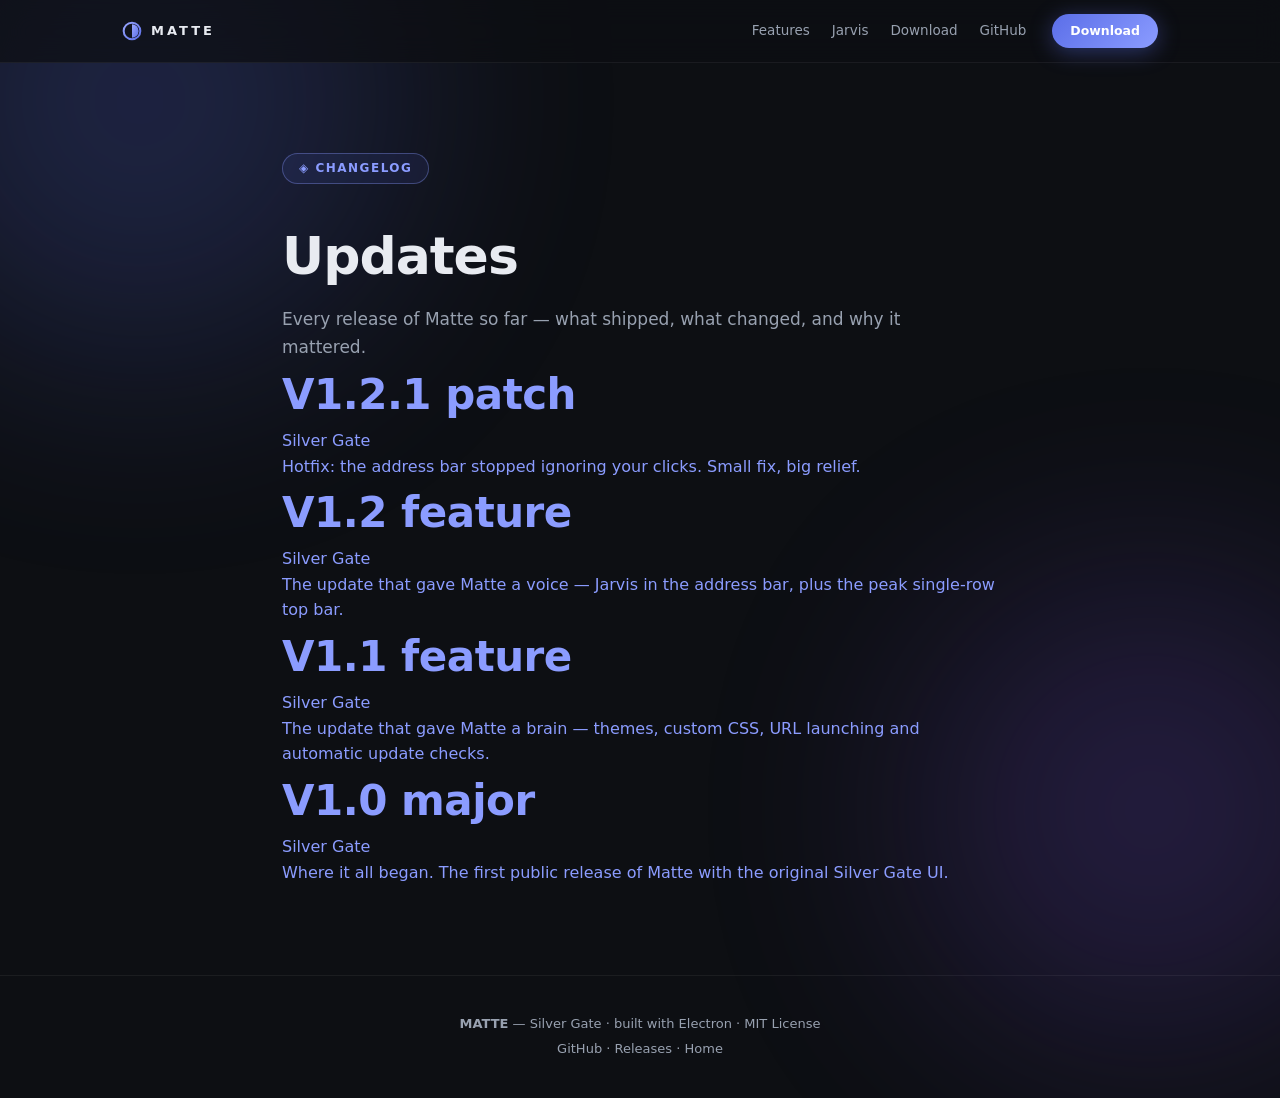
==== info/updates/index.html @ 5cd1fe11 "Add /info/updates blog: changelog index + posts for V1.0, V1.1, V1.2, V1.2.1" ====
<!DOCTYPE html>
<html lang="en">
<head>
  <meta charset="UTF-8" />
  <meta name="viewport" content="width=device-width, initial-scale=1.0" />
  <title>Updates — Matte</title>
  <meta name="description" content="Every Matte update so far — release notes and highlights from the Silver Gate line." />
  <link rel="icon" type="image/png" href="../../icon.png" />
  <link rel="stylesheet" href="../../styles.css" />
</head>
<body>
  <div class="glow glow-1"></div>
  <div class="glow glow-2"></div>

  <nav class="nav">
    <div class="nav-inner">
      <a class="brand" href="../../">
        <svg viewBox="0 0 24 24" aria-hidden="true">
          <defs>
            <linearGradient id="g1" x1="0" y1="0" x2="1" y2="1">
              <stop offset="0" stop-color="#9aa7ff"/><stop offset="1" stop-color="#5b6ee8"/>
            </linearGradient>
          </defs>
          <circle cx="12" cy="12" r="10" fill="none" stroke="url(#g1)" stroke-width="2.4"/>
          <path d="M12 4a8 8 0 0 1 0 16" fill="url(#g1)"/>
        </svg>
        MATTE
      </a>
      <div class="nav-links">
        <a href="../../#features">Features</a>
        <a href="../../#jarvis">Jarvis</a>
        <a href="../../#download">Download</a>
        <a href="https://github.com/sillyjoshua/matte" target="_blank" rel="noopener">GitHub</a>
      </div>
      <a class="btn btn-primary nav-cta" href="../../#download">Download</a>
    </div>
  </nav>

  <section class="section" style="text-align:left; max-width: 760px;">
    <span class="badge">◈ CHANGELOG</span>
    <h1 style="font-size: clamp(34px, 5vw, 52px); margin-top: 18px;">Updates</h1>
    <p class="sub" style="margin-left:0;">Every release of Matte so far — what shipped, what changed, and why it mattered.</p>

    <div class="changelog">

      <a class="entry" href="v1-2-1.html">
        <div class="entry-head">
          <h2>V1.2.1 <span class="tag patch">patch</span></h2>
          <span class="date">Silver Gate</span>
        </div>
        <p>Hotfix: the address bar stopped ignoring your clicks. Small fix, big relief.</p>
      </a>

      <a class="entry" href="v1-2.html">
        <div class="entry-head">
          <h2>V1.2 <span class="tag minor">feature</span></h2>
          <span class="date">Silver Gate</span>
        </div>
        <p>The update that gave Matte a voice — Jarvis in the address bar, plus the peak single-row top bar.</p>
      </a>

      <a class="entry" href="v1-1.html">
        <div class="entry-head">
          <h2>V1.1 <span class="tag minor">feature</span></h2>
          <span class="date">Silver Gate</span>
        </div>
        <p>The update that gave Matte a brain — themes, custom CSS, URL launching and automatic update checks.</p>
      </a>

      <a class="entry" href="v1-0.html">
        <div class="entry-head">
          <h2>V1.0 <span class="tag major">major</span></h2>
          <span class="date">Silver Gate</span>
        </div>
        <p>Where it all began. The first public release of Matte with the original Silver Gate UI.</p>
      </a>

    </div>
  </section>

  <footer class="footer">
    <p><b>MATTE</b> — Silver Gate · built with Electron · MIT License</p>
    <p><a href="https://github.com/sillyjoshua/matte" target="_blank" rel="noopener">GitHub</a> · <a href="https://github.com/sillyjoshua/matte/releases" target="_blank" rel="noopener">Releases</a> · <a href="../../">Home</a></p>
  </footer>
</body>
</html>
---- styles.css ----
/* Matte site — Silver Gate theme */
:root {
  --bg: #0d0f13;
  --bg-raised: #15181e;
  --bg-hover: #1d2129;
  --text: #e8ebf1;
  --dim: #98a1b0;
  --accent: #8b9cff;
  --accent-deep: #5b6ee8;
}
* { box-sizing: border-box; margin: 0; padding: 0; }
html { scroll-behavior: smooth; }
body {
  background: var(--bg);
  color: var(--text);
  font-family: "Segoe UI Variable", "Segoe UI", system-ui, sans-serif;
  overflow-x: hidden;
  line-height: 1.6;
}
a { color: var(--accent); text-decoration: none; }
a:hover { text-decoration: underline; }
code { background: var(--bg-hover); padding: 1px 7px; border-radius: 6px; font-size: .9em; }

/* ambient glows */
.glow { position: fixed; border-radius: 50%; filter: blur(120px); opacity: .22; pointer-events: none; z-index: 0; }
.glow-1 { width: 520px; height: 520px; background: var(--accent-deep); top: -160px; left: -120px; }
.glow-2 { width: 460px; height: 460px; background: #7a4fe0; bottom: -140px; right: -100px; }

/* nav */
.nav { position: sticky; top: 0; z-index: 50; backdrop-filter: blur(14px); background: rgba(13,15,19,.72); border-bottom: 1px solid rgba(255,255,255,.06); }
.nav-inner { max-width: 1080px; margin: 0 auto; display: flex; align-items: center; gap: 26px; padding: 14px 22px; }
.brand { display: flex; align-items: center; gap: 9px; font-weight: 800; letter-spacing: 3px; font-size: 13px; color: var(--text); }
.brand svg { width: 20px; height: 20px; }
.brand:hover { text-decoration: none; }
.nav-links { display: flex; gap: 22px; margin-left: auto; }
.nav-links a { color: var(--dim); font-size: 13.5px; }
.nav-links a:hover { color: var(--text); text-decoration: none; }

/* buttons */
.btn {
  display: inline-block; padding: 9px 20px; border-radius: 999px;
  font-size: 13.5px; font-weight: 600; color: var(--text);
  background: var(--bg-hover); border: 1px solid rgba(255,255,255,.09);
  transition: transform .12s, box-shadow .15s, background .15s;
}
.btn:hover { text-decoration: none; background: var(--bg-hover); transform: translateY(-1px); }
.btn-primary {
  background: linear-gradient(135deg, var(--accent-deep), var(--accent));
  color: #fff; border: none;
  box-shadow: 0 4px 22px rgba(91,110,232,.4);
}
.btn-primary:hover { box-shadow: 0 6px 30px rgba(91,110,232,.55); }
.btn-lg { padding: 13px 30px; font-size: 15px; }
.nav-cta { padding: 7px 18px; font-size: 12.5px; }

/* hero */
.hero { position: relative; z-index: 1; text-align: center; padding: 90px 22px 60px; max-width: 900px; margin: 0 auto; }
.badge {
  display: inline-block; padding: 5px 16px; border-radius: 999px;
  font-size: 12px; font-weight: 700; letter-spacing: 1.5px; color: var(--accent);
  border: 1px solid rgba(139,156,255,.35); background: rgba(91,110,232,.1);
  margin-bottom: 26px;
}
h1 { font-size: clamp(40px, 7vw, 68px); line-height: 1.08; font-weight: 800; letter-spacing: -1px; }
.grad { background: linear-gradient(90deg, #9aa7ff, #5b6ee8); -webkit-background-clip: text; background-clip: text; color: transparent; }
.sub { color: var(--dim); font-size: 17px; max-width: 640px; margin: 22px auto 0; }
.hero-actions { display: flex; gap: 14px; justify-content: center; margin-top: 34px; flex-wrap: wrap; }
.micro { color: var(--dim); font-size: 12px; margin-top: 14px; opacity: .7; }

/* mockup */
.mockup {
  margin: 56px auto 0; max-width: 720px; border-radius: 14px;
  background: var(--bg-raised); border: 1px solid rgba(255,255,255,.08);
  box-shadow: 0 24px 80px rgba(0,0,0,.55), 0 0 60px rgba(91,110,232,.12);
  overflow: hidden; text-align: left;
}
.mock-top { display: flex; align-items: center; gap: 8px; padding: 10px 14px; background: #191c22; }
.dot { width: 11px; height: 11px; border-radius: 50%; }
.dot.r { background: #ff5f57; } .dot.y { background: #febc2e; } .dot.g { background: #28c840; }
.mock-tabs { display: flex; gap: 6px; margin-left: 10px; }
.mock-tab { font-size: 11px; color: var(--dim); background: var(--bg-hover); padding: 4px 14px; border-radius: 999px; }
.mock-tab.active { color: var(--text); box-shadow: 0 0 0 1px rgba(139,156,255,.3); }
.mock-url {
  flex: 1; margin-left: 6px; background: var(--bg); border: 1px solid rgba(255,255,255,.08);
  border-radius: 999px; padding: 5px 16px; font-size: 12px; color: var(--accent);
  font-family: Consolas, monospace;
}
.mock-body { padding: 34px; text-align: center; }
.jarvis-reply { color: var(--dim); font-size: 14px; }
.jarvis-reply b { color: var(--accent); }

/* sections */
.section { position: relative; z-index: 1; max-width: 1080px; margin: 0 auto; padding: 90px 22px; text-align: center; }
.section h2 { font-size: clamp(28px, 4.5vw, 42px); font-weight: 800; letter-spacing: -.5px; }

.grid { display: grid; grid-template-columns: repeat(auto-fit, minmax(280px, 1fr)); gap: 18px; margin-top: 46px; text-align: left; }
.card {
  background: var(--bg-raised); border: 1px solid rgba(255,255,255,.07);
  border-radius: 16px; padding: 26px;
  transition: transform .15s, border-color .15s, box-shadow .15s;
}
.card:hover { transform: translateY(-4px); border-color: rgba(139,156,255,.4); box-shadow: 0 14px 40px rgba(0,0,0,.4); }
.card .ic { font-size: 26px; }
.card h3 { margin: 12px 0 8px; font-size: 16px; }
.card p { color: var(--dim); font-size: 13.5px; }

/* terminal */
.terminal {
  max-width: 560px; margin: 40px auto 0; text-align: left;
  background: #101318; border: 1px solid rgba(255,255,255,.08); border-radius: 14px;
  padding: 22px 26px; font-family: Consolas, monospace; font-size: 13.5px;
  box-shadow: 0 18px 50px rgba(0,0,0,.45);
}
.terminal.small { margin-top: 30px; }
.t-row { color: var(--text); padding: 4px 0; }
.prompt { color: var(--accent); margin-right: 10px; }
.t-out { color: #6fd68f; padding: 2px 0 10px 26px; font-size: 12.5px; }

.download-section { padding-bottom: 130px; }

/* footer */
.footer { position: relative; z-index: 1; border-top: 1px solid rgba(255,255,255,.06); padding: 34px 22px; text-align: center; color: var(--dim); font-size: 13px; }
.footer p { margin: 4px 0; }
.footer a { color: var(--dim); }
.footer a:hover { color: var(--text); }

@media (max-width: 640px) {
  .nav-links { display: none; }
  .mock-tabs { display: none; }
}
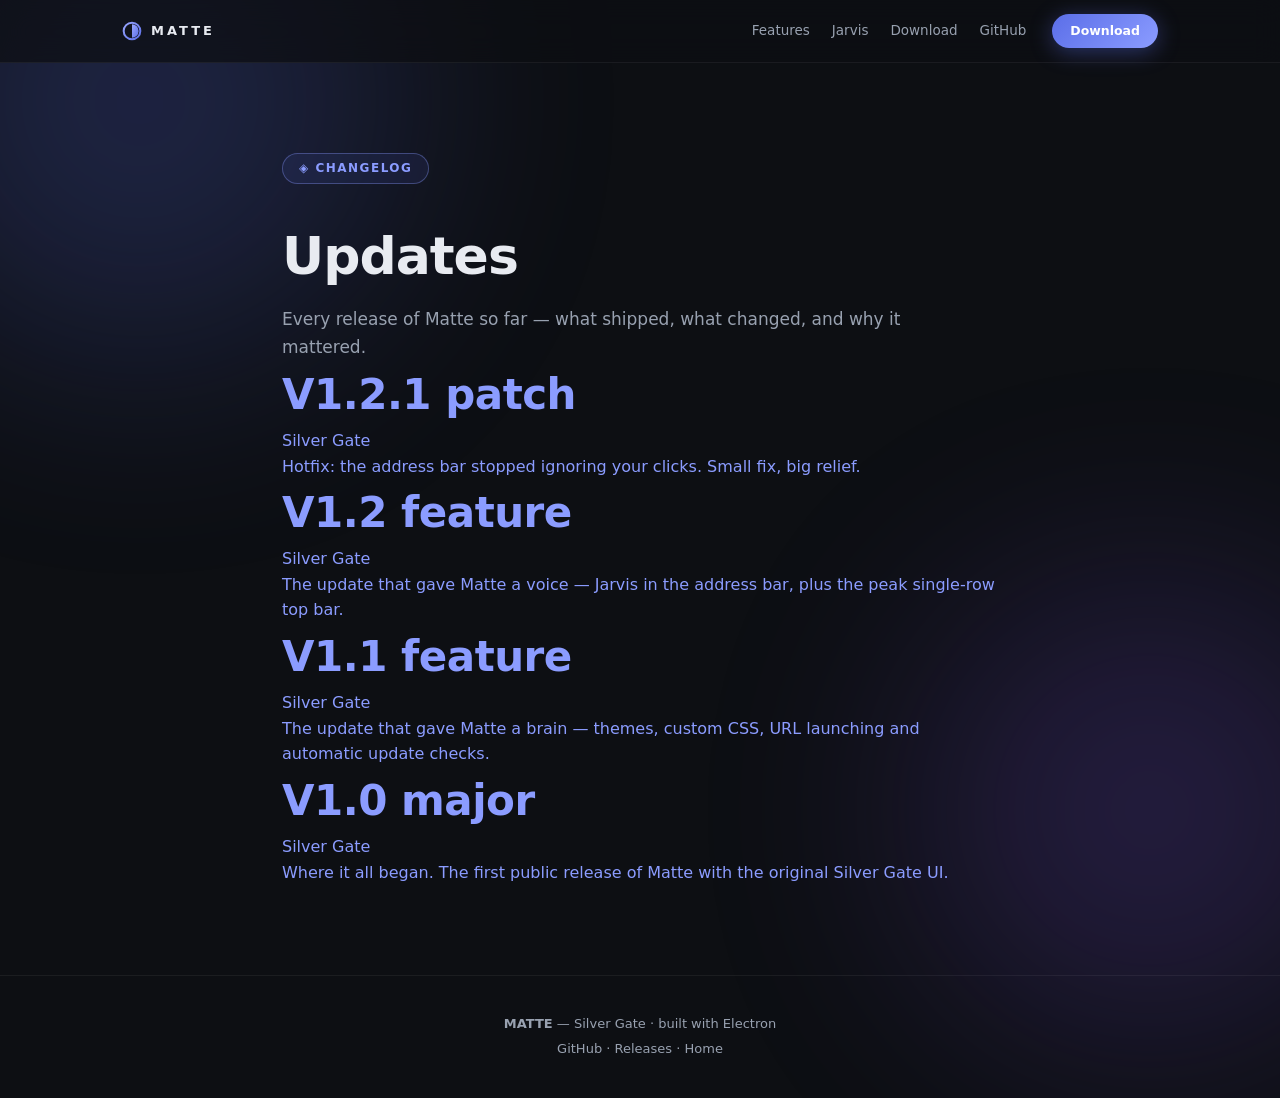
==== commit ce502f99: "Remove license mentions from site footer" ====
--- a/info/updates/index.html
+++ b/info/updates/index.html
@@ -79,7 +79,7 @@
   </section>
 
   <footer class="footer">
-    <p><b>MATTE</b> — Silver Gate · built with Electron · MIT License</p>
+    <p><b>MATTE</b> — Silver Gate · built with Electron</p>
     <p><a href="https://github.com/sillyjoshua/matte" target="_blank" rel="noopener">GitHub</a> · <a href="https://github.com/sillyjoshua/matte/releases" target="_blank" rel="noopener">Releases</a> · <a href="../../">Home</a></p>
   </footer>
 </body>
